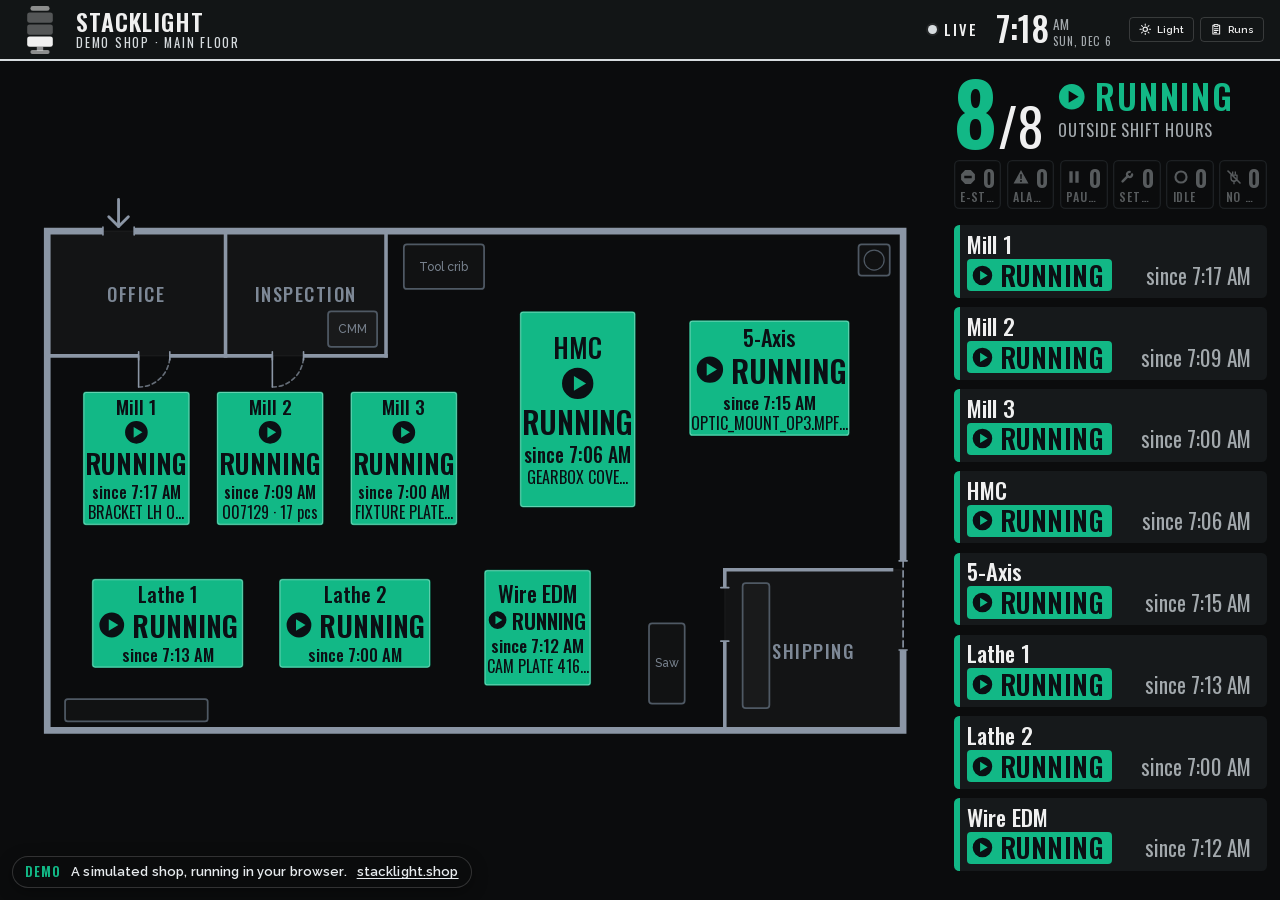
==== demo/index.html @ 0562fd98 "Live demo: the real board replaying a simulated shop in the browser The demo page (demo/) is Stackli" ====
<!doctype html>
<html lang="en" data-theme="dark" data-view="plan+board" data-demo="1">
<head>
  <meta charset="utf-8">
  <meta name="viewport" content="width=device-width, initial-scale=1, viewport-fit=cover">
  <meta name="color-scheme" content="dark light">
  <meta name="referrer" content="no-referrer">
  <meta name="description" content="Try Stacklight: a live floor-plan board for a simulated machine shop, running in your browser.">
  <title>Stacklight demo: a simulated machine shop</title>
  <link rel="icon" type="image/svg+xml" href="brand/stacklight-icon.svg">
  <link rel="preload" href="../assets/fonts/oswald-latin.woff2" as="font" type="font/woff2" crossorigin>
  <link rel="preload" href="../assets/fonts/raleway-latin.woff2" as="font" type="font/woff2" crossorigin>
  <link rel="stylesheet" href="css/fonts.css">
  <link rel="stylesheet" href="css/hud.css">
  <!-- Stacklight demo: the board below is the real product; demo-backend.js replays a recording of a simulated shop in place of the server. -->
  <script type="importmap">{ "imports": { "/shared/": "./shared/" } }</script>
  <script type="module" src="demo-backend.js"></script>
  <script type="module" src="js/app.js"></script>
  <style>
  .demo-ribbon { position: fixed; left: 12px; bottom: 12px; z-index: 50; display: flex; gap: 10px; align-items: center;
    padding: 7px 12px; border-radius: 999px; background: rgba(11, 12, 13, 0.86); color: #e8ecef; border: 1px solid rgba(255, 255, 255, 0.16);
    font: 600 13px/1.2 Raleway, system-ui, sans-serif; letter-spacing: 0.01em; box-shadow: 0 4px 16px rgba(0, 0, 0, 0.35); }
  .demo-ribbon b { font-family: Oswald, 'Arial Narrow', sans-serif; font-weight: 600; letter-spacing: 0.08em; color: #12b886; }
  .demo-ribbon a { color: inherit; text-decoration: underline; text-underline-offset: 2px; }
  @media (max-width: 600px) {
    .demo-ribbon { left: auto; right: 8px; bottom: 8px; padding: 6px 10px; font-size: 12px; }
    .demo-ribbon span { display: none; }
    html[data-demo="1"] body { padding-bottom: 48px; }
  }
  @media print { .demo-ribbon { display: none; } }
  </style>
</head>
<body>
  <div id="app" class="app">
    <header id="topbar"></header>
    <div id="banner" hidden></div>
    <main id="main" class="main">
      <section id="plan" class="plan" aria-label="Floor plan">
        <svg id="floorplan" xmlns="http://www.w3.org/2000/svg" role="group" aria-label="Floor plan"></svg>
        <div id="plan-message" class="plan-message" role="status">Loading…</div>
      </section>
      <section id="board-head" class="board-head-wrap" aria-label="Summary"></section>
      <section id="board-rows" class="board-rows-wrap" aria-label="Machines"></section>
      <aside id="editor-host" class="editor-host" hidden></aside>
    </main>
    <aside id="detail" hidden></aside>
    <aside id="discovery" hidden></aside>
    <aside id="runs" hidden></aside>
    <aside id="programs" hidden></aside>
  </div>
  <noscript><p class="noscript">This display needs JavaScript.</p></noscript>
  <div class="demo-ribbon" role="note"><b>DEMO</b><span>A simulated shop, running in your browser.</span><a href="../">stacklight.shop</a></div>
</body>
</html>
---- demo/css/fonts.css ----
/* Bundled brand fonts (SIL OFL 1.1, see /assets/fonts/OFL-*.txt) — served locally so the HUD works offline on
   the shop LAN. Oswald: headings, status words, timers, big numbers. Raleway: body text, labels, editor UI. */
@font-face {
  font-family: 'Oswald';
  src: url('../../assets/fonts/oswald-latin.woff2') format('woff2');
  font-weight: 200 700;
  font-style: normal;
  font-display: swap;
}
@font-face {
  font-family: 'Raleway';
  src: url('../../assets/fonts/raleway-latin.woff2') format('woff2');
  font-weight: 100 900;
  font-style: normal;
  font-display: swap;
}
---- demo/css/hud.css ----
/* Machine Shop HUD — theme tokens (docs/BRANDING.md), layout, board, drawer and floor-plan styles.
   Status colours are NOT defined here: they come from STATUS_META (src/shared/contracts.js) via JS so the
   palette has one source of truth. The sage accent is chrome only — never a machine status. */

:root {
  --bg: #0b0c0d;
  --surface: #16191b;
  --surface-2: #202427;
  --line: #2f3539;
  --text: #f0f0f0;
  --text-muted: #a3a9ad;
  --accent: var(--accent-brand, #c4cd85);
  --accent-ink: #0b0c0d;
  --accent-deep: #105141;
  --ring: #ffffff;
  --ring-ink: #0b0f14;
  --hatch: rgba(255, 255, 255, 0.18);
  --chrome-bg: #121516;          /* top bar stays charcoal in both themes: the logo is white-on-dark only */
  --chrome-text: #f0f0f0;
  --chrome-muted: #a3a9ad;
  --chrome-accent: var(--accent-brand, #c4cd85);
  --font-display: 'Oswald', 'Arial Narrow', 'Roboto Condensed', sans-serif;
  --font-body: 'Raleway', 'Segoe UI', system-ui, sans-serif;
  --k: 1;
  --safe: 0px;
  --gap: calc(16px * var(--k));
  --board-w: 34%;
  /* D4 screen-pixel type scale (overwritten from the screen profile) */
  --fs-hero: 128px;
  --fs-status: 56px;
  --fs-name: 40px;
  --fs-code: 32px;
  --fs-floor: 24px;
  --fs-clock: 52px;
  --fs-label: 18px;
  color-scheme: dark;
}
:root[data-theme="light"] {
  --bg: #f4f6f8;
  --surface: #ffffff;
  --surface-2: #eef1f4;
  --line: #d5dbe1;
  --text: #0b0f14;
  --text-muted: #4b5563;
  --accent: #6f7a2e;
  --accent-ink: #ffffff;
  --ring: #0b0f14;
  --ring-ink: #ffffff;
  --hatch: rgba(11, 15, 20, 0.14);
  color-scheme: light;
}

* { box-sizing: border-box; }
html, body { margin: 0; height: 100%; }
body {
  background: var(--bg);
  color: var(--text);
  font-family: var(--font-body);
  font-size: calc(16px * var(--k));
  line-height: 1.35;
  -webkit-font-smoothing: antialiased;
  text-rendering: optimizeLegibility;
  overflow: hidden;
}
[hidden] { display: none !important; }
button, input, select { font: inherit; color: inherit; }

/* ------------------------------------------------------------------ app frame */
.app {
  display: flex;
  flex-direction: column;
  height: 100vh;
  height: 100dvh;
  padding: var(--safe);
  overflow: hidden;
}

/* ------------------------------------------------------------------ top bar */
.topbar {
  flex: none;
  display: flex;
  align-items: center;
  gap: calc(20px * var(--k));
  min-height: calc(92px * var(--k));
  padding: calc(8px * var(--k)) calc(24px * var(--k));
  background: var(--chrome-bg);
  color: var(--chrome-text);
  border-bottom: calc(4px * var(--k)) solid var(--chrome-accent);
}
.brand { display: flex; align-items: center; gap: calc(18px * var(--k)); min-width: 0; }
.logo { height: calc(72px * var(--k)); width: auto; aspect-ratio: 1; flex: none; }
.brand-text { min-width: 0; }
.shop-name {
  font-family: var(--font-display);
  font-weight: 600;
  font-size: calc(36px * var(--k));
  line-height: 1.05;
  letter-spacing: 0.04em;
  text-transform: uppercase;
  white-space: nowrap;
  overflow: hidden;
  text-overflow: ellipsis;
}
.subtitle {
  font-family: var(--font-display);
  font-weight: 400;
  font-size: calc(19px * var(--k));
  letter-spacing: 0.14em;
  text-transform: uppercase;
  color: var(--chrome-accent);
  white-space: nowrap;
  overflow: hidden;
  text-overflow: ellipsis;
}
.topbar-center { flex: 1; display: flex; justify-content: center; min-width: 0; }
.preview-badge {
  font-family: var(--font-display);
  font-size: calc(20px * var(--k));
  letter-spacing: 0.1em;
  padding: calc(4px * var(--k)) calc(14px * var(--k));
  border: calc(2px * var(--k)) dashed var(--chrome-accent);
  color: var(--chrome-accent);
  border-radius: calc(6px * var(--k));
  white-space: nowrap;
}
.topbar-right { display: flex; align-items: center; gap: calc(26px * var(--k)); }
.live {
  display: inline-flex;
  align-items: center;
  gap: calc(10px * var(--k));
  font-family: var(--font-display);
  font-weight: 500;
  font-size: calc(22px * var(--k));
  letter-spacing: 0.14em;
  color: var(--chrome-muted);
}
.live-dot {
  width: calc(14px * var(--k));
  height: calc(14px * var(--k));
  border-radius: 50%;
  background: var(--chrome-muted);
  box-shadow: 0 0 0 calc(3px * var(--k)) rgba(255, 255, 255, 0.08);
}
.live[data-state="live"] { color: var(--chrome-text); }
.live[data-state="live"] .live-dot { background: var(--chrome-accent); }
.live[data-state="stale"] {
  color: #0b0f14;
  background: #ffffff;
  padding: calc(2px * var(--k)) calc(12px * var(--k));
  border-radius: calc(4px * var(--k));
}
.live[data-state="stale"] .live-dot { background: transparent; box-shadow: inset 0 0 0 calc(3px * var(--k)) #0b0f14; }
.clock { display: grid; grid-template-columns: auto auto; grid-template-rows: auto auto; column-gap: calc(6px * var(--k)); align-items: baseline; }
.clock-time {
  grid-row: 1 / span 2;
  font-family: var(--font-display);
  font-weight: 500;
  font-size: var(--fs-clock);
  line-height: 1;
  font-variant-numeric: tabular-nums;
}
.clock-suffix { font-family: var(--font-display); font-size: calc(20px * var(--k)); color: var(--chrome-muted); letter-spacing: 0.06em; align-self: start; margin-top: calc(6px * var(--k)); }
.clock-date { font-family: var(--font-display); font-size: calc(17px * var(--k)); color: var(--chrome-muted); letter-spacing: 0.06em; text-transform: uppercase; white-space: nowrap; align-self: end; }
.actions { display: flex; gap: calc(8px * var(--k)); }
.topbar .btn {
  background: transparent;
  color: var(--chrome-text);
  border-color: rgba(255, 255, 255, 0.16);
}
.topbar .btn:hover { border-color: var(--chrome-accent); color: var(--chrome-accent); }
.topbar .btn.attn { border-color: var(--chrome-accent); color: var(--chrome-accent); }

/* ------------------------------------------------------------------ buttons */
.btn {
  display: inline-flex;
  align-items: center;
  gap: 0.5em;
  padding: 0.55em 0.95em;
  border-radius: calc(6px * var(--k));
  border: 1px solid var(--line);
  background: var(--surface-2);
  color: var(--text);
  font-family: var(--font-body);
  font-weight: 600;
  font-size: calc(15px * var(--k));
  line-height: 1;
  cursor: pointer;
  white-space: nowrap;
}
.btn .icon { width: 1.25em; height: 1.25em; flex: none; }
.btn:hover { border-color: var(--accent); }
.btn:focus-visible, .row:focus-visible, .chip:focus-visible, input:focus-visible { outline: calc(3px * var(--k)) solid var(--accent); outline-offset: 2px; }
.btn:disabled { opacity: 0.55; cursor: progress; }
.btn-primary { background: var(--accent); color: var(--accent-ink); border-color: transparent; }
.btn-primary:hover { filter: brightness(1.08); border-color: transparent; }
.btn-quiet { background: transparent; }
.btn-icon { padding: 0.45em; }

/* ------------------------------------------------------------------ stale banner (D4) */
.banner {
  flex: none;
  display: flex;
  align-items: center;
  gap: calc(16px * var(--k));
  padding: calc(10px * var(--k)) calc(24px * var(--k));
  background: #ffffff;
  color: #0b0f14;
  font-family: var(--font-display);
}
:root[data-theme="light"] .banner { background: #0b0f14; color: #ffffff; }
.banner .icon { width: calc(44px * var(--k)); height: calc(44px * var(--k)); flex: none; }
.banner-text { font-weight: 600; font-size: calc(36px * var(--k)); letter-spacing: 0.04em; line-height: 1.1; }
.banner-sub { font-family: var(--font-body); font-weight: 600; font-size: calc(18px * var(--k)); opacity: 0.75; }

/* ------------------------------------------------------------------ main grid */
.main {
  flex: 1;
  min-height: 0;
  display: grid;
  grid-template-columns: minmax(0, 1fr) var(--board-w);
  grid-template-rows: auto minmax(0, 1fr);
  grid-template-areas: "plan head" "plan rows";
  gap: var(--gap) calc(var(--gap) * 1.5);
  padding: var(--gap) calc(var(--gap) * 1.25);
}
.plan { grid-area: plan; position: relative; min-width: 0; min-height: 0; }
.plan > svg { display: block; width: 100%; height: 100%; overflow: visible; }
.board-head-wrap { grid-area: head; min-width: 0; }
.board-rows-wrap { grid-area: rows; min-width: 0; min-height: 0; }
.editor-host { grid-column: 2; grid-row: 1 / span 2; min-height: 0; overflow: auto; }
:root[data-view="plan"] .main { grid-template-columns: minmax(0, 1fr); grid-template-areas: "plan" "plan"; }
:root[data-view="plan"] .board-head-wrap, :root[data-view="plan"] .board-rows-wrap { display: none; }
:root[data-view="board"] .main { grid-template-columns: minmax(0, 1fr); grid-template-areas: "head" "rows"; }
:root[data-view="board"] .plan { display: none; }
:root[data-view="board"] .rows { grid-template-columns: repeat(auto-fill, minmax(calc(620px * var(--k)), 1fr)); column-gap: calc(28px * var(--k)); align-content: start; }
:root[data-view="board"] .row { grid-column: auto; grid-template-columns: auto minmax(0, 1fr) auto; }
.editing .board-head-wrap, .editing .board-rows-wrap { display: none; }
.editing .main { grid-template-areas: "plan side" "plan side"; }

.plan-message {
  position: absolute;
  inset: 0;
  display: grid;
  place-items: center;
  text-align: center;
  padding: 2em;
  font-family: var(--font-display);
  font-size: calc(28px * var(--k));
  letter-spacing: 0.06em;
  color: var(--text-muted);
  background: var(--bg);
}

/* ------------------------------------------------------------------ board head (D4) */
.board-head { display: flex; flex-direction: column; gap: calc(14px * var(--k)); }
.hero { display: flex; align-items: center; gap: calc(22px * var(--k)); min-width: 0; }
.hero-count {
  font-family: var(--font-display);
  font-weight: 600;
  font-size: var(--fs-hero);
  line-height: 0.92;
  color: var(--run, #12b886);
  font-variant-numeric: tabular-nums;
  white-space: nowrap;
  letter-spacing: -0.01em;
}
.hero-of { color: var(--text); font-weight: 400; font-size: 0.62em; margin-left: 0.04em; }
.hero.none-linked .hero-label { color: var(--text-muted); font-size: calc(var(--fs-status) * 0.8); }
.hero-icon-wrap { display: flex; }
.hero-text { min-width: 0; }
.hero-label {
  display: flex;
  align-items: center;
  gap: 0.3em;
  font-family: var(--font-display);
  font-weight: 600;
  font-size: calc(var(--fs-status) * 0.9);
  line-height: 1;
  letter-spacing: 0.05em;
  color: var(--run, #12b886);
}
.hero-icon { width: 0.82em; height: 0.82em; flex: none; }
.hero-sub {
  margin-top: calc(10px * var(--k));
  font-family: var(--font-display);
  font-size: calc(var(--fs-label) * 1.35);
  letter-spacing: 0.05em;
  color: var(--text-muted);
  text-transform: uppercase;
}
.chips { display: grid; grid-template-columns: repeat(6, minmax(0, 1fr)); gap: calc(8px * var(--k)); }
.chip {
  display: grid;
  grid-template-columns: auto 1fr;
  align-items: center;
  column-gap: calc(6px * var(--k));
  padding: calc(8px * var(--k)) calc(10px * var(--k)) calc(7px * var(--k));
  border-radius: calc(8px * var(--k));
  background: var(--fill);
  color: var(--ink);
  min-width: 0;
}
.chip-icon { display: flex; }
.chip-icon .icon { width: calc(24px * var(--k)); height: calc(24px * var(--k)); }
.chip-n { font-family: var(--font-display); font-weight: 600; font-size: calc(36px * var(--k)); line-height: 1; text-align: right; font-variant-numeric: tabular-nums; }
.chip-label {
  grid-column: 1 / -1;
  margin-top: calc(2px * var(--k));
  font-family: var(--font-display);
  font-weight: 500;
  font-size: var(--fs-label);
  line-height: 1.2;
  letter-spacing: 0.06em;
  white-space: nowrap;
  overflow: hidden;
  text-overflow: ellipsis;
}
.chip-estop:not(.zero) { box-shadow: inset 0 0 0 calc(4px * var(--k)) #ffd400; }
.chip-nodata:not(.zero) { background-image: repeating-linear-gradient(45deg, var(--hatch) 0 calc(2px * var(--k)), transparent calc(2px * var(--k)) calc(10px * var(--k))); }
.chip.zero { background: transparent; color: var(--text-muted); box-shadow: inset 0 0 0 calc(2px * var(--k)) var(--line); opacity: 0.5; }

/* ------------------------------------------------------------------ board rows (D4) */
.board-rows { overflow: hidden; padding: calc(22px * var(--k)) calc(20px * var(--k)) calc(14px * var(--k)); margin: calc(-14px * var(--k)) calc(-20px * var(--k)) 0; }
:root:not(.kiosk) .board-rows { overflow-y: auto; scrollbar-width: thin; }
.rows {
  list-style: none;
  margin: 0;
  padding: 0;
  display: grid;
  grid-template-columns: auto minmax(0, 1fr) auto;   /* rows are subgrids: badges, names and timers align */
  row-gap: calc(20px * var(--k));
  column-gap: 0;
}
.row {
  position: relative;
  grid-column: 1 / -1;
  display: grid;
  grid-template-columns: subgrid;
  grid-template-areas: "badge name timer" "detail detail down";
  align-items: center;
  column-gap: calc(16px * var(--k));
  row-gap: calc(4px * var(--k));
  padding: calc(10px * var(--k)) calc(14px * var(--k)) calc(10px * var(--k)) calc(20px * var(--k));
  background: var(--surface);
  border-radius: calc(8px * var(--k));
  min-width: 0;
}
:root:not(.kiosk) .row { cursor: pointer; }
:root:not(.kiosk) .row:hover { background: var(--surface-2); }
.row-bar { position: absolute; left: 0; top: 0; bottom: 0; width: calc(10px * var(--k)); border-radius: calc(8px * var(--k)) 0 0 calc(8px * var(--k)); background: var(--fill); }
.row-badge {
  grid-area: badge;
  justify-self: stretch;
  display: inline-flex;
  align-items: center;
  gap: 0.24em;
  max-width: 100%;
  padding: 0.06em 0.3em 0.06em 0.2em;
  border-radius: calc(6px * var(--k));
  background: var(--fill);
  color: var(--ink);
  font-family: var(--font-display);
  font-weight: 600;
  font-size: var(--fs-status);
  line-height: 1.08;
  letter-spacing: 0.02em;
  white-space: nowrap;
  overflow: hidden;
}
.row-icon { display: flex; flex: none; }
.row-icon .icon { width: 0.78em; height: 0.78em; }
.row-word { overflow: hidden; text-overflow: ellipsis; }
.row-timer {
  grid-area: timer;
  justify-self: end;
  font-family: var(--font-display);
  font-weight: 500;
  font-size: calc(var(--fs-status) * 0.95);
  line-height: 1.08;
  font-variant-numeric: tabular-nums;
  white-space: nowrap;
  padding: 0.04em 0.28em;
  border-radius: 999px;
}
.row.overdue .row-timer { background: var(--ring); color: var(--ring-ink); font-weight: 600; }
/* outside shift the timer reads "since Fri 4:12 PM" (a note, not a counter) */
.board-rows .row .row-timer.timer-text { font-size: var(--fs-code); font-weight: 400; color: var(--text-muted); }
.row-name {
  grid-area: name;
  font-family: var(--font-display);
  font-weight: 500;
  font-size: var(--fs-name);
  line-height: 1.1;
  white-space: nowrap;
  overflow: hidden;
  text-overflow: ellipsis;
  max-width: 100%;
}
.row-detail {
  grid-area: detail;
  font-family: var(--font-display);
  font-weight: 400;
  font-size: var(--fs-code);
  line-height: 1.15;
  color: var(--text-muted);
  white-space: nowrap;
  overflow: hidden;
  text-overflow: ellipsis;
  min-width: 0;
}
.row-detail:empty { display: none; }

.row-down {
  grid-area: down;
  justify-self: end;
  align-self: start;
  font-family: var(--font-display);
  font-size: var(--fs-code);
  color: var(--text-muted);
  white-space: nowrap;
  font-variant-numeric: tabular-nums;
}
/* status variants */
.row.st-ESTOP .row-badge { box-shadow: inset 0 0 0 calc(5px * var(--k)) #ffd400; padding-left: 0.3em; }
.row.st-ESTOP .row-bar { background: repeating-linear-gradient(45deg, #ffd400 0 calc(8px * var(--k)), #0b0f14 calc(8px * var(--k)) calc(16px * var(--k))); }
.row.st-OFFLINE .row-badge, .row.st-UNAVAILABLE .row-badge, .row.v-service .row-badge {
  background-image: repeating-linear-gradient(45deg, rgba(255, 255, 255, 0.18) 0 calc(2px * var(--k)), transparent calc(2px * var(--k)) calc(10px * var(--k)));
  box-shadow: inset 0 0 0 calc(2px * var(--k)) var(--border);
}
.row.st-OFFLINE .row-bar, .row.st-UNAVAILABLE .row-bar { background: repeating-linear-gradient(0deg, var(--fill) 0 calc(10px * var(--k)), transparent calc(10px * var(--k)) calc(16px * var(--k))); }
.row.v-unbound { background: transparent; box-shadow: inset 0 0 0 calc(2px * var(--k)) var(--line); }
.board-rows .row.v-unbound .row-badge { background: transparent; color: var(--ink); box-shadow: inset 0 0 0 calc(2px * var(--k)) var(--border); font-size: calc(var(--fs-status) * 0.5); padding-block: 0.25em; justify-self: start; }
.row.v-unbound .row-name { color: var(--text-muted); }
.row.v-unbound .row-bar { background: transparent; }
.board-rows .row.v-connecting .row-badge { font-size: calc(var(--fs-status) * 0.6); box-shadow: inset 0 0 0 calc(2px * var(--k)) var(--border); }
/* attention: the same hue-independent white ring as the tiles (D3); the second ring of a double ring is drawn
   inside the row so neighbouring rows never overlap */
.row.att-1, .row.att-2 { outline: calc(6px * var(--k)) solid var(--ring); outline-offset: calc(3px * var(--k)); }
.row.att-2 { box-shadow: inset 0 0 0 calc(5px * var(--k)) var(--ring); }

/* densities: board.js picks the roomiest that fits without scrolling (D4 sizes first, then smaller steps) */
.board-rows[data-density="roomy"] .row { grid-template-areas: "name name name" "badge badge timer" "detail detail down"; row-gap: calc(8px * var(--k)); padding-block: calc(12px * var(--k)); }
.board-rows[data-density="roomy"] .row-badge { justify-self: start; }
.board-rows[data-density="snug"] .rows { row-gap: calc(16px * var(--k)); }
.board-rows[data-density="snug"] .row { padding-block: calc(7px * var(--k)); }
.board-rows[data-density="snug"] .row-badge { font-size: calc(var(--fs-status) * 0.88); }
.board-rows[data-density="snug"] .row-timer { font-size: calc(var(--fs-status) * 0.84); }
.board-rows[data-density="snug"] .row-name { font-size: calc(var(--fs-name) * 0.86); }
.board-rows[data-density="snug"] .row-detail, .board-rows[data-density="snug"] .row-down { font-size: calc(var(--fs-code) * 0.84); }
.board-rows[data-density="cozy"] .rows { row-gap: calc(13px * var(--k)); }
.board-rows[data-density="cozy"] .row { padding-block: calc(5px * var(--k)); row-gap: calc(2px * var(--k)); }
.board-rows[data-density="cozy"] .row-badge { font-size: calc(var(--fs-status) * 0.78); }
.board-rows[data-density="cozy"] .row-timer { font-size: calc(var(--fs-status) * 0.74); }
.board-rows[data-density="cozy"] .row-name { font-size: calc(var(--fs-name) * 0.8); }
.board-rows[data-density="cozy"] .row-detail, .board-rows[data-density="cozy"] .row-down { font-size: calc(var(--fs-code) * 0.76); }
.board-rows[data-density="compact"] .rows { row-gap: calc(14px * var(--k)); }
.board-rows[data-density="compact"] .row, .board-rows[data-density="tight"] .row { grid-template-areas: "badge name timer"; }
.board-rows[data-density="compact"] .row-detail, .board-rows[data-density="compact"] .row-down,
.board-rows[data-density="tight"] .row-detail, .board-rows[data-density="tight"] .row-down { display: none; }
/* E-STOP / ALARM rows keep their fault line (code + message) at every density: on the TV it is the only place it shows */
.board-rows[data-density="compact"] .row.keep-detail, .board-rows[data-density="tight"] .row.keep-detail { grid-template-areas: "badge name timer" "detail detail detail"; }
.board-rows[data-density="compact"] .row.keep-detail .row-detail, .board-rows[data-density="tight"] .row.keep-detail .row-detail { display: block; font-size: calc(var(--fs-code) * 0.72); }
.board-rows[data-density="compact"] .row-badge, .board-rows[data-density="compact"] .row-timer { font-size: calc(var(--fs-status) * 0.72); }
.board-rows[data-density="compact"] .row-name { font-size: calc(var(--fs-name) * 0.85); }
.board-rows[data-density="tight"] .rows { row-gap: calc(10px * var(--k)); }
.board-rows[data-density="tight"] .row { padding-block: calc(5px * var(--k)); }
.board-rows[data-density="tight"] .row-badge, .board-rows[data-density="tight"] .row-timer { font-size: calc(var(--fs-status) * 0.6); }
.board-rows[data-density="tight"] .row-name { font-size: calc(var(--fs-name) * 0.72); }
/* names that would be cut in one-line rows get a line of their own (board.js fitDensity) */
.board-rows[data-names="line"] .row { grid-template-areas: "name name name" "badge badge timer" "detail detail down"; row-gap: calc(3px * var(--k)); }
.board-rows[data-names="line"] .row-badge { justify-self: start; }
.board-rows[data-names="line"][data-density="compact"] .row, .board-rows[data-names="line"][data-density="tight"] .row { grid-template-areas: "name name name" "badge badge timer"; }
.board-rows[data-names="line"][data-density="compact"] .row.keep-detail, .board-rows[data-names="line"][data-density="tight"] .row.keep-detail { grid-template-areas: "name name name" "badge badge timer" "detail detail detail"; }

/* phone cards (board.js data-density="phone", app.js state.compact): name and timer, status and fault, then the
   program, the readings the control reports and today's runs */
.row-facts { display: none; }
.board-rows[data-density="phone"] .rows { grid-template-columns: minmax(0, 1fr); row-gap: 10px; }
.board-rows[data-density="phone"] .row {
  grid-template-columns: auto minmax(0, 1fr) auto;
  grid-template-areas: "name name timer" "badge detail detail" "facts facts facts" "down down down";
  column-gap: 10px; row-gap: 5px; padding: 10px 12px 11px 18px; border-radius: 8px;
}
.board-rows[data-density="phone"] .row-bar { width: 6px; border-radius: 8px 0 0 8px; }
.board-rows[data-density="phone"] .row-name { font-size: 19px; }
.board-rows[data-density="phone"] .row-badge { justify-self: start; font-size: 16px; border-radius: 5px; padding: 0.1em 0.4em 0.1em 0.3em; }
.board-rows[data-density="phone"] .row.st-ESTOP .row-badge { box-shadow: inset 0 0 0 3px #ffd400; }
.board-rows[data-density="phone"] .row-timer, .board-rows[data-density="phone"] .row .row-timer.timer-text { font-size: 15px; align-self: center; }
.board-rows[data-density="phone"] .row-detail { font-size: 14px; align-self: center; color: var(--text); white-space: normal; overflow-wrap: anywhere; }
.board-rows[data-density="phone"] .row-down { font-size: 13px; justify-self: start; }
.board-rows[data-density="phone"] .row-facts { display: grid; grid-area: facts; gap: 2px; min-width: 0; font-family: var(--font-body); font-size: 13px; line-height: 1.3; color: var(--text-muted); }
.board-rows[data-density="phone"] .row-facts[hidden], .board-rows[data-density="phone"] .fact[hidden] { display: none; }
.board-rows[data-density="phone"] .fact { overflow-wrap: anywhere; font-variant-numeric: tabular-nums; }
.board-rows[data-density="phone"] .fact-program { color: var(--text); font-weight: 600; }
.board-rows[data-density="phone"] .row.att-1, .board-rows[data-density="phone"] .row.att-2 { outline-width: 3px; outline-offset: 2px; }
.board-rows[data-density="phone"] .row.att-2 { box-shadow: inset 0 0 0 3px var(--ring); }

.all-clear {
  margin-top: calc(10px * var(--k));
  padding: calc(18px * var(--k));
  border-radius: calc(8px * var(--k));
  background: var(--surface);
  font-family: var(--font-display);
  font-size: var(--fs-name);
  letter-spacing: 0.04em;
  text-align: center;
  color: var(--run, #12b886);
}
.feed { margin-top: calc(18px * var(--k)); border-top: 1px solid var(--line); padding-top: calc(10px * var(--k)); }
.feed-title { margin: 0 0 calc(6px * var(--k)); font-family: var(--font-display); font-weight: 500; font-size: calc(15px * var(--k)); letter-spacing: 0.12em; text-transform: uppercase; color: var(--text-muted); }
.feed-list { list-style: none; margin: 0; padding: 0; display: grid; gap: calc(4px * var(--k)); }
.feed-item { display: grid; grid-template-columns: auto auto minmax(0, 1fr) auto; align-items: center; gap: calc(8px * var(--k)); font-size: calc(15px * var(--k)); color: var(--text-muted); }
.feed-dot { width: calc(10px * var(--k)); height: calc(10px * var(--k)); border-radius: 2px; background: var(--fill); }
.feed-name { color: var(--text); white-space: nowrap; overflow: hidden; text-overflow: ellipsis; }
.feed-word { font-family: var(--font-display); letter-spacing: 0.04em; }
.feed-time { font-variant-numeric: tabular-nums; }

/* stale: grey + hatch + frozen (D4) */
.is-stale .board-head, .is-stale .rows { filter: grayscale(1); opacity: 0.6; }
.is-stale .row::after {
  content: '';
  position: absolute;
  inset: 0;
  border-radius: inherit;
  background: repeating-linear-gradient(-45deg, var(--hatch) 0 calc(3px * var(--k)), transparent calc(3px * var(--k)) calc(14px * var(--k)));
  pointer-events: none;
}
.is-stale .row { outline: none !important; box-shadow: none !important; }

/* ------------------------------------------------------------------ floor plan (SVG) */
.floorplan { user-select: none; -webkit-user-select: none; }
.floorplan text { font-variant-numeric: tabular-nums; }
.floorplan.mode-view .item:not(.machine) { pointer-events: none; }
.floorplan.mode-view .hud-off { display: none; }
:root:not(.kiosk) .floorplan.mode-view .machine { cursor: pointer; }
:root:not(.kiosk) .floorplan.mode-view .callout-plate { cursor: pointer; }  /* name plate of a narrow tile opens its drawer */
.floorplan .machine:focus { outline: none; }
.floorplan .machine:focus-visible .tile-fill { stroke: var(--accent); stroke-dasharray: none; }
.floorplan .stale-hatch { display: none; }
.floorplan.stale .stale-hatch { display: inline; }
.floorplan.stale #layer-machines { filter: grayscale(1) brightness(0.82); }
.floorplan.stale .hazard.pulse { animation: none; }
.hazard.pulse { animation: hazard-pulse 1.25s ease-in-out infinite; }  /* ≤ 1 Hz, frame only (D3) */
@keyframes hazard-pulse { 0%, 100% { opacity: 1; } 50% { opacity: 0.55; } }
.ripple { transform-box: fill-box; transform-origin: center; animation: alarm-ripple 3s ease-out 1 forwards; pointer-events: none; }
@keyframes alarm-ripple { from { transform: scale(1); opacity: 0.9; } to { transform: scale(1.32); opacity: 0; } }
:root[data-motion="reduced"] .hazard.pulse, :root[data-motion="none"] .hazard.pulse,
:root[data-motion="reduced"] .ripple, :root[data-motion="none"] .ripple { animation: none; display: none; }
@media (prefers-reduced-motion: reduce) {
  .hazard.pulse, .ripple { animation: none !important; }
  .ripple { display: none; }
}

/* ------------------------------------------------------------------ drawers (detail, discovery) */
.drawer {
  position: fixed;
  top: calc(var(--safe) + 96px * var(--k));
  right: var(--safe);
  bottom: var(--safe);
  z-index: 30;
  width: min(calc(600px * var(--k)), 100vw);
  display: flex;
  flex-direction: column;
  background: var(--surface);
  color: var(--text);
  border-left: 1px solid var(--line);
  box-shadow: -18px 0 40px rgba(0, 0, 0, 0.35);
  font-size: calc(16px * var(--k));
}
.drawer-head {
  position: relative;
  padding: calc(18px * var(--k)) calc(64px * var(--k)) calc(14px * var(--k)) calc(22px * var(--k));
  border-bottom: 1px solid var(--line);
  background: linear-gradient(90deg, var(--fill, transparent) 0 calc(10px * var(--k)), transparent calc(10px * var(--k)));
}
.drawer-head.plain { background: none; }
.drawer-close { position: absolute; top: calc(14px * var(--k)); right: calc(14px * var(--k)); }
.d-badge {
  display: inline-flex;
  align-items: center;
  gap: 0.3em;
  padding: 0.12em 0.45em;
  border-radius: calc(6px * var(--k));
  background: var(--fill);
  color: var(--ink);
  font-family: var(--font-display);
  font-weight: 600;
  font-size: calc(26px * var(--k));
  letter-spacing: 0.03em;
}
.d-badge .icon { width: 0.85em; height: 0.85em; }
.drawer-head.st-ESTOP .d-badge { box-shadow: inset 0 0 0 calc(4px * var(--k)) #ffd400; }
.drawer-head.v-unbound .d-badge { background: transparent; box-shadow: inset 0 0 0 2px var(--line); }
.d-name { margin: calc(8px * var(--k)) 0 0; font-family: var(--font-display); font-weight: 600; font-size: calc(34px * var(--k)); letter-spacing: 0.02em; line-height: 1.1; }
.d-sub { margin-top: calc(4px * var(--k)); color: var(--text-muted); font-size: calc(15px * var(--k)); overflow-wrap: anywhere; }
.drawer-body { flex: 1; overflow-y: auto; padding: calc(6px * var(--k)) calc(22px * var(--k)) calc(24px * var(--k)); }
.d-section { padding: calc(14px * var(--k)) 0; border-bottom: 1px solid var(--line); }
.d-section:last-of-type { border-bottom: none; }
.d-section h3 {
  display: flex;
  align-items: center;
  gap: 0.6em;
  margin: 0 0 calc(10px * var(--k));
  font-family: var(--font-display);
  font-weight: 500;
  font-size: calc(16px * var(--k));
  letter-spacing: 0.14em;
  text-transform: uppercase;
  color: var(--text-muted);
}
.d-section h3 .count { font-family: var(--font-body); letter-spacing: 0; background: var(--surface-2); border-radius: 999px; padding: 0.1em 0.6em; color: var(--text); }
.kv { display: grid; grid-template-columns: minmax(8em, auto) minmax(0, 1fr); gap: calc(7px * var(--k)) calc(16px * var(--k)); margin: 0; }
.kv dt { color: var(--text-muted); }
.kv dd { margin: 0; font-weight: 600; overflow-wrap: anywhere; font-variant-numeric: tabular-nums; }
.kv dd.attn { display: inline-block; justify-self: start; padding: 0 0.5em; border-radius: 4px; background: var(--ring); color: var(--ring-ink); }
.kv dd.mono, .mono { font-family: ui-monospace, 'SF Mono', Menlo, Consolas, monospace; font-size: 0.92em; font-weight: 500; }
.note, .hint { color: var(--text-muted); font-size: 0.92em; margin: calc(10px * var(--k)) 0 0; }
.muted { color: var(--text-muted); }
.error { color: var(--text); background: var(--surface-2); border-left: 4px solid currentColor; padding: 0.6em 0.8em; }
.warn { color: var(--text); }
.notes { white-space: pre-wrap; margin: 0; }
.disclaimer { margin: calc(18px * var(--k)) 0 0; color: var(--text-muted); font-size: 0.85em; }
table.conds { width: 100%; border-collapse: collapse; font-size: 0.95em; }
.conds th { text-align: left; font-weight: 600; color: var(--text-muted); padding: 0 0.5em 0.4em 0; border-bottom: 1px solid var(--line); }
.conds td { padding: 0.45em 0.5em 0.45em 0; border-bottom: 1px solid var(--line); vertical-align: top; }
.conds td.code { font-family: var(--font-display); font-weight: 700; font-variant-numeric: tabular-nums; font-size: 1.1em; }
.conds td.since { white-space: nowrap; color: var(--text-muted); }
.lvl { display: inline-block; padding: 0.1em 0.45em; border-radius: 4px; font-family: var(--font-display); letter-spacing: 0.06em; font-size: 0.9em; }
span.lvl-fault { background: #dc2626; color: #ffffff; }
span.lvl-warning { background: transparent; color: var(--text); box-shadow: inset 0 0 0 2px currentColor; }
:root[data-theme="light"] span.lvl-fault { background: #c81e1e; }
.service .btn { margin-top: calc(4px * var(--k)); }
.service-form { display: grid; gap: calc(10px * var(--k)); }
.service-form h3 { margin-bottom: 0; }
.service-form input[type="text"], .service-form input[type="datetime-local"], .token-input {
  width: 100%;
  padding: 0.6em 0.75em;
  border-radius: 6px;
  border: 1px solid var(--line);
  background: var(--surface-2);
  color: var(--text);
}
.field { display: grid; gap: 0.3em; color: var(--text-muted); font-size: 0.95em; }
.dialog-actions { display: flex; justify-content: flex-end; gap: 0.6em; margin-top: 0.4em; }
/* timeline */
.tl-bar { position: relative; height: calc(30px * var(--k)); border-radius: 4px; background: var(--surface-2); overflow: hidden; }
.tl-seg { position: absolute; top: 0; bottom: 0; background: var(--fill); }
.tl-seg.st-OFFLINE, .tl-seg.st-UNAVAILABLE { background-image: repeating-linear-gradient(45deg, rgba(255, 255, 255, 0.2) 0 2px, transparent 2px 8px); }
.tl-seg.st-ESTOP { background-image: repeating-linear-gradient(45deg, #ffd400 0 3px, transparent 3px 9px); }
.tl-axis { position: relative; height: 1.6em; margin-top: 0.35em; color: var(--text-muted); font-size: 0.82em; font-variant-numeric: tabular-nums; }
.tl-tick { position: absolute; transform: translateX(-50%); white-space: nowrap; }
.tl-tick.tl-now { transform: translateX(-100%); color: var(--text); }
.tl-util { margin: 0.3em 0 0; font-weight: 600; }

/* discovery */
.disc-toolbar { display: flex; flex-wrap: wrap; align-items: center; gap: calc(8px * var(--k)); padding: calc(12px * var(--k)) calc(22px * var(--k)); border-bottom: 1px solid var(--line); }
.disc-progress { position: relative; flex: 1 1 100%; height: 1.6em; border-radius: 4px; background: var(--surface-2); overflow: hidden; }
.disc-progress-bar { position: absolute; inset: 0 auto 0 0; background: var(--accent); opacity: 0.55; transition: width 0.4s ease; }
.disc-progress.indeterminate .disc-progress-bar { animation: indet 1.6s ease-in-out infinite; }
@keyframes indet { 0% { left: -30%; } 100% { left: 100%; } }
.disc-progress-text { position: relative; padding: 0 0.6em; line-height: 1.6em; font-size: 0.9em; font-weight: 600; }
.disc-summary p { margin: 0.2em 0; color: var(--text-muted); }
.disc-list { list-style: none; margin: 0; padding: 0; display: grid; gap: calc(10px * var(--k)); }
.disc-list.compact { gap: 0.25em; font-size: 0.9em; }
.disc-agent { background: var(--surface-2); border-radius: 6px; padding: 0.6em 0.75em; }
.disc-row { display: flex; flex-wrap: wrap; align-items: baseline; gap: 0.6em; }
.proto { font-family: var(--font-display); letter-spacing: 0.06em; font-size: 0.9em; padding: 0 0.45em; border-radius: 4px; background: var(--surface); color: var(--accent); box-shadow: inset 0 0 0 1px var(--line); }
.disc-devices { list-style: none; margin: 0.4em 0 0; padding: 0; display: grid; gap: 0.3em; }
.disc-device, .disc-live { display: flex; flex-wrap: wrap; align-items: center; gap: 0.6em; }
.disc-name { font-weight: 700; }
.tag { font-size: 0.82em; padding: 0.05em 0.5em; border-radius: 999px; box-shadow: inset 0 0 0 1px var(--line); color: var(--text-muted); }
.tag-linked { color: var(--text); box-shadow: inset 0 0 0 1px var(--accent); }
.status-chip { display: inline-flex; align-items: center; gap: 0.3em; padding: 0.1em 0.45em; border-radius: 4px; background: var(--fill); color: var(--ink); font-family: var(--font-display); font-weight: 600; letter-spacing: 0.03em; font-size: 0.9em; }
.status-chip .icon { width: 1em; height: 1em; }
.disc-errors summary { cursor: pointer; color: var(--text-muted); padding: 0.6em 0; }

/* run report (public/js/runsPanel.js, DECISIONS D12) */
.drawer.runs { width: min(calc(1180px * var(--k)), 100vw); }
.runs-toolbar { display: flex; flex-wrap: wrap; align-items: center; gap: calc(8px * var(--k)); padding: calc(12px * var(--k)) calc(22px * var(--k)); border-bottom: 1px solid var(--line); }
.seg { display: inline-flex; border: 1px solid var(--line); border-radius: 8px; overflow: hidden; }
.seg-btn { appearance: none; border: 0; background: transparent; color: var(--text-muted); font: inherit; font-weight: 600; padding: 0.45em 0.9em; cursor: pointer; }
.seg-btn + .seg-btn { border-left: 1px solid var(--line); }
.seg-btn:hover { color: var(--text); }
.seg-btn[aria-pressed="true"] { background: var(--accent); color: var(--accent-ink); }
.seg-btn:focus-visible { outline: calc(3px * var(--k)) solid var(--accent); outline-offset: -3px; }
.runs-select, .runs-search { min-width: 0; padding: 0.45em 0.6em; border-radius: 6px; border: 1px solid var(--line); background: var(--surface-2); color: var(--text); font: inherit; }
.runs-search { flex: 1 1 9em; max-width: 16em; }
.runs-period { display: flex; flex-wrap: wrap; align-items: center; gap: 0.6em; margin: calc(14px * var(--k)) 0 calc(4px * var(--k)); color: var(--text-muted); }
.runs-stats { display: grid; grid-template-columns: repeat(auto-fit, minmax(calc(150px * var(--k)), 1fr)); gap: calc(10px * var(--k)); margin: calc(8px * var(--k)) 0 calc(6px * var(--k)); }
.stat { min-width: 0; padding: 0.7em 0.9em; border-radius: 8px; background: var(--surface-2); }
.stat-value { font-family: var(--font-display); font-weight: 600; font-size: calc(34px * var(--k)); line-height: 1.05; font-variant-numeric: tabular-nums; }
.stat-label { margin-top: 0.25em; font-family: var(--font-display); font-size: 0.85em; letter-spacing: 0.12em; text-transform: uppercase; color: var(--text-muted); }
.stat-note { margin-top: 0.15em; font-size: 0.85em; color: var(--text-muted); }
.table-wrap { max-width: 100%; overflow-x: auto; }
.runs-table { width: 100%; border-collapse: collapse; font-size: 0.95em; font-variant-numeric: tabular-nums; }
.runs-table th { padding: 0 1.1em 0.45em 0; border-bottom: 1px solid var(--line); text-align: left; font-weight: 600; color: var(--text-muted); white-space: nowrap; }
.runs-table td { padding: 0.55em 1.1em 0.55em 0; border-bottom: 1px solid var(--line); vertical-align: top; }
.runs-table .num { text-align: right; white-space: nowrap; }
.runs-table .nowrap { white-space: nowrap; }
.runs-table .act { width: 1%; text-align: right; white-space: nowrap; padding-right: 0; }
.runs-table .prog { min-width: 9em; }
.runs-table .prog-name { font-weight: 700; overflow-wrap: anywhere; }
.runs-table .prog-cmt { font-size: 0.88em; }
.small { font-size: 0.85em; }
.prog-row { cursor: pointer; }
.prog-row:hover { background: var(--surface-2); }
.prog-row.selected { background: var(--surface-2); box-shadow: inset calc(4px * var(--k)) 0 0 var(--accent); }
.prog-row.selected td:first-child { padding-left: 0.7em; }
.prog-row:focus-visible { outline: calc(3px * var(--k)) solid var(--accent); outline-offset: -3px; }
.split { display: flex; width: 100%; min-width: 4.5em; max-width: 9em; height: 6px; margin: 0.4em 0 0 auto; border-radius: 3px; overflow: hidden; background: var(--surface-2); }
.split span { height: 100%; }
.split-OFFLINE { background: repeating-linear-gradient(45deg, var(--text-muted) 0 2px, transparent 2px 5px); }
.oc { display: inline-flex; align-items: center; gap: 0.35em; font-weight: 700; white-space: nowrap; }
.oc .icon { width: 1em; height: 1em; flex: none; }
.oc-aborted, .oc-unknown { color: var(--text-muted); }
.inv-tag { display: inline-flex; align-items: center; gap: 0.35em; margin-top: 0.35em; padding: 0.1em 0.5em; border-radius: 4px; box-shadow: inset 0 0 0 1px var(--text-muted); font-size: 0.85em; font-weight: 600; overflow-wrap: anywhere; }
.inv-tag .icon { width: 1em; height: 1em; flex: none; }
.run-row.invalid td:not(.outcome):not(.act) { color: var(--text-muted); }
.run-row.invalid td.num > div:first-child, .run-row.invalid td.num:not(:has(div)) { text-decoration: line-through; }
.btn-small { padding: 0.3em 0.65em; font-size: 0.9em; }
.btn-chip { padding: 0.12em 0.6em; font-family: var(--font-body); font-size: 0.85em; letter-spacing: 0; text-transform: none; }
.inv-form-row td { padding: 0.6em 0.8em; background: var(--surface-2); }
.inv-form { display: grid; gap: 0.7em; }
.inv-title { font-weight: 600; }
.inv-reasons { display: flex; flex-wrap: wrap; gap: 0.5em 1.4em; }
.inv-reason { display: inline-flex; align-items: center; gap: 0.4em; font-weight: 600; cursor: pointer; }
.inv-note { width: 100%; padding: 0.6em 0.75em; border-radius: 6px; border: 1px solid var(--line); background: var(--surface); color: var(--text); font: inherit; }
.runs-today .btn, .runs-body .d-section > .btn { margin-top: calc(10px * var(--k)); }
/* narrow screens: each program and each run is a card (labels from data-label, runsPanel.js labelCells) */
@media (max-width: 700px) {
  .runs-table thead { display: none; }
  .runs-table, .runs-table tbody { display: block; }
  .runs-table tr { display: grid; grid-template-columns: repeat(3, minmax(0, 1fr)); gap: 6px 12px; padding: 12px 0; border-bottom: 1px solid var(--line); }
  .runs-table td { display: block; padding: 0; border: 0; text-align: left; white-space: normal; min-width: 0; }
  .runs-table td.num, .runs-table td.nowrap, .runs-table .act { text-align: left; width: auto; }
  .runs-table td[data-label]::before { content: attr(data-label); display: block; margin-bottom: 1px; font-size: 0.72em; letter-spacing: 0.08em; text-transform: uppercase; color: var(--text-muted); }
  .runs-table .prog { grid-column: 1 / -1; min-width: 0; }
  .runs-table.programs .mach { grid-column: 1 / -1; color: var(--text-muted); }
  .runs-list .mach { grid-column: span 2; font-weight: 600; }
  .runs-list .outcome { grid-column: 1 / -1; }
  .runs-list .act:empty { display: none; }
  .runs-list .act { grid-column: 1 / -1; }
  .runs-table tr.inv-form-row { display: block; padding: 0; }
  .runs-table tr.inv-form-row td { padding: 10px; }
  .runs-table .split { margin-left: 0; }
  .prog-row.selected td:first-child { padding-left: 0.7em; }
  .runs-toolbar { padding-inline: 14px; }
  .runs-search { max-width: none; }
}

/* program transfer (public/js/programsPanel.js, DECISIONS D16): an explorer for one machine's Data Server */
.drawer.programs { width: min(calc(1040px * var(--k)), 100vw); }
.sr-only { position: absolute; width: 1px; height: 1px; overflow: hidden; clip: rect(0 0 0 0); white-space: nowrap; }
.prog-head { display: grid; grid-template-columns: minmax(0, 1fr) auto; column-gap: calc(16px * var(--k)); align-items: end; }
.prog-head .d-name, .prog-head .d-sub, .prog-over { grid-column: 1; }
.prog-over { font-family: var(--font-display); font-size: calc(14px * var(--k)); letter-spacing: 0.14em; text-transform: uppercase; color: var(--text-muted); }
.prog-pick { grid-column: 2; grid-row: 1 / span 3; display: grid; gap: 0.3em; font-size: 0.85em; }
.prog-toolbar { display: flex; flex-wrap: wrap; align-items: center; gap: calc(8px * var(--k)); padding: calc(12px * var(--k)) calc(22px * var(--k)); border-bottom: 1px solid var(--line); }
.prog-summary { margin-left: auto; font-size: 0.9em; }
.btn-accent { background: transparent; color: var(--accent); border-color: var(--accent); }
.btn-accent:hover { background: var(--surface-2); }
.prog-body { position: relative; }
.prog-msg { padding: 1.2em 0; }
.prog-status { margin: calc(12px * var(--k)) 0 0; padding: 0.6em 0.8em; border-radius: 6px; background: var(--surface-2); font-size: 0.95em; }
.prog-sending { display: flex; align-items: center; gap: 0.7em; margin-top: calc(12px * var(--k)); padding: 0.6em 0.8em; border-radius: 6px; box-shadow: inset 0 0 0 1px var(--accent); color: var(--accent); }
.prog-sending .icon { width: 1.2em; height: 1.2em; flex: none; }
.prog-sending span { color: var(--text); }
.prog-table { width: 100%; margin-top: calc(10px * var(--k)); border-collapse: collapse; font-size: 0.95em; font-variant-numeric: lining-nums tabular-nums; }
/* program numbers read better with lining figures (Raleway's default figures are old-style: "O2O447O12") */
.programs, .prog-dialog, .programs-section { font-variant-numeric: lining-nums; }
.prog-table th { padding: 0 1em 0.45em 0; border-bottom: 1px solid var(--line); text-align: left; font-weight: 600; color: var(--text-muted); white-space: nowrap; }
.prog-table td { padding: 0.35em 1em 0.35em 0; border-bottom: 1px solid var(--line); vertical-align: middle; }
.prog-table .num { text-align: right; white-space: nowrap; }
.prog-table .nowrap { white-space: nowrap; }
.prog-table .act { position: relative; width: 1%; padding-right: 0; text-align: right; white-space: nowrap; }
.prog-row:hover, .prog-row.menu-open { background: var(--surface-2); }
.prog-name { white-space: nowrap; font-weight: 700; }
.prog-name .icon { width: 1.1em; height: 1.1em; margin-right: 0.45em; vertical-align: -0.18em; color: var(--text-muted); }
.prog-row.in-use .prog-name .icon { color: var(--run, #12b886); }
.prog-cmt { max-width: 22em; overflow: hidden; text-overflow: ellipsis; white-space: nowrap; }
.prog-line { max-width: 30em; font-variant-numeric: lining-nums tabular-nums; }
.prog-tags { display: inline-flex; gap: 0.4em; margin-right: 0.5em; vertical-align: middle; }
.prog-tag { padding: 0.1em 0.5em; border-radius: 4px; font-size: 0.8em; font-weight: 700; }
.prog-tag.in-use { background: var(--run, #12b886); color: #0b0f14; font-family: var(--font-display); letter-spacing: 0.06em; }
.prog-tag.fresh { box-shadow: inset 0 0 0 1px var(--accent); color: var(--accent); }
.prog-more { min-width: 44px; min-height: 44px; justify-content: center; }
.prog-menu { position: absolute; right: 0; top: calc(100% - 4px); z-index: 5; display: grid; gap: 2px; width: 16em; padding: 6px; border-radius: 8px; background: var(--surface-2); box-shadow: 0 14px 36px rgba(0, 0, 0, 0.45), inset 0 0 0 1px var(--line); text-align: left; }
.prog-menu-item { width: 100%; min-height: 44px; border: 0; background: transparent; justify-content: flex-start; }
.prog-menu-item:hover { background: var(--surface); }
.prog-menu-item.muted { color: var(--text-muted); }
.prog-drop { display: flex; align-items: center; justify-content: center; gap: 0.7em; min-height: calc(90px * var(--k)); margin-top: calc(14px * var(--k)); border: 2px dashed var(--line); border-radius: 10px; color: var(--text-muted); font-weight: 600; text-align: center; padding: 0 1em; }
.prog-drop .icon { width: 1.5em; height: 1.5em; flex: none; }
.prog-drop-active { display: none; }
.prog-body.dragging .prog-drop { border-color: var(--accent); color: var(--accent); background: var(--surface-2); }
.prog-body.dragging .prog-drop-idle { display: none; }
.prog-body.dragging .prog-drop-active { display: inline; }
.prog-body.dragging .prog-table { outline: 2px solid var(--accent); outline-offset: 4px; }
.prog-problem { margin-top: calc(16px * var(--k)); padding: 1em 1.1em; border-radius: 8px; background: var(--surface-2); }
.prog-problem p { margin: 0 0 0.6em; }
.prog-problem .dialog-actions { justify-content: flex-start; }
.prog-history { position: absolute; top: 0; right: 0; bottom: 0; z-index: 6; width: min(calc(460px * var(--k)), 100%); display: flex; flex-direction: column; background: var(--surface); border-left: 1px solid var(--line); box-shadow: -18px 0 40px rgba(0, 0, 0, 0.4); }
.prog-hist { display: flex; align-items: center; gap: 0.8em; min-height: 3.6em; padding: 0.5em 0; border-bottom: 1px solid var(--line); }
.prog-hist-text { flex: 1; min-width: 0; }
.prog-hist-title { font-weight: 700; overflow-wrap: anywhere; }
.prog-hist.failed .prog-hist-title { text-decoration: underline wavy; text-decoration-color: var(--text-muted); }
.prog-dialog { width: min(560px, 94vw); }
.prog-dialog p { margin: 0 0 0.7em; }
.prog-warn { padding: 0.55em 0.75em; border-radius: 6px; box-shadow: inset 0 0 0 2px var(--ring); font-weight: 600; }
.prog-setting { display: flex; align-items: center; gap: 1em; margin-top: calc(14px * var(--k)); padding: 0.8em 1em; border-radius: 8px; background: var(--surface-2); }
.prog-setting-text { flex: 1; min-width: 0; }
.prog-setting-title { font-weight: 700; }
.prog-switch { position: relative; flex: none; width: 56px; height: 44px; padding: 0; border: 0; background: transparent; cursor: pointer; }
.prog-switch::before { content: ''; position: absolute; left: 2px; top: 7px; width: 52px; height: 30px; border-radius: 999px; background: var(--line); }
.prog-switch.on::before { background: var(--accent); }
.prog-knob { position: absolute; left: 6px; top: 11px; width: 22px; height: 22px; border-radius: 50%; background: var(--text-muted); transition: left 0.15s ease; }
.prog-switch.on .prog-knob { left: 28px; background: var(--accent-ink); }
.prog-switch:focus-visible { outline: calc(3px * var(--k)) solid var(--accent); outline-offset: 2px; border-radius: 999px; }
.prog-h3 { margin: calc(18px * var(--k)) 0 0; font-family: var(--font-display); font-weight: 500; font-size: calc(16px * var(--k)); letter-spacing: 0.14em; text-transform: uppercase; color: var(--text-muted); }
.prog-addr { display: flex; gap: 0.4em; align-items: center; }
.prog-addr input { width: 11em; }
.prog-addr .prog-port { width: 6.5em; }
.prog-addr .prog-mode { width: auto; }
.prog-saved { margin-right: 0.5em; font-weight: 700; color: var(--accent); }
.prog-login { display: flex; flex-wrap: wrap; align-items: center; gap: 0.5em; padding: 0.4em 0; }
.prog-login input { width: 12em; }
@media (max-width: 700px) {
  .prog-table .prog-cmt { display: none; }
  .prog-setup-table thead { display: none; }
  .prog-setup-table tr { display: grid; gap: 6px; padding: 10px 0; border-bottom: 1px solid var(--line); }
  .prog-setup-table td { border: 0; padding: 0; }
  .prog-setup-table .act { width: auto; text-align: left; }
  .prog-head { grid-template-columns: minmax(0, 1fr); }
  .prog-pick { grid-column: 1; grid-row: auto; margin-top: 0.5em; }
}

/* toasts and dialog */
.toasts { position: fixed; right: calc(var(--safe) + 20px); bottom: calc(var(--safe) + 20px); z-index: 50; display: grid; gap: 8px; }
.toast {
  display: flex;
  align-items: center;
  gap: 0.6em;
  max-width: min(460px, 90vw);
  padding: 0.75em 1em;
  border-radius: 8px;
  background: var(--surface-2);
  color: var(--text);
  box-shadow: 0 10px 30px rgba(0, 0, 0, 0.35);
  border-left: 4px solid var(--accent);
  font-weight: 600;
  cursor: pointer;
}
.toast .icon { width: 1.3em; height: 1.3em; flex: none; }
.toast-error { border-left-color: var(--text); }
.token-dialog { border: 1px solid var(--line); border-radius: 10px; background: var(--surface); color: var(--text); padding: 1.4em 1.5em; width: min(460px, 92vw); }
.token-dialog::backdrop { background: rgba(0, 0, 0, 0.55); }
.token-dialog h2 { display: flex; align-items: center; gap: 0.5em; margin: 0 0 0.4em; font-family: var(--font-display); font-weight: 600; letter-spacing: 0.04em; }
.token-dialog h2 .icon { width: 1em; height: 1em; color: var(--accent); }
.token-form { display: grid; gap: 0.8em; }
/* link a found device to a plan machine from the Discovery drawer (public/js/linkPicker.js, DECISIONS D14) */
.disc-link { margin-left: auto; }
.link-dialog { width: min(560px, 94vw); }
.link-dialog .link-device { margin: 0 0 0.7em; }
.link-choices { list-style: none; margin: 0; padding: 0; display: grid; gap: 0.4em; max-height: min(55vh, 30em); overflow: auto; }
.link-choice { width: 100%; display: flex; flex-wrap: wrap; align-items: center; gap: 0.6em; padding: 0.65em 0.85em; border-radius: 8px; border: 1px solid var(--line); background: var(--surface-2); color: var(--text); font: inherit; text-align: left; cursor: pointer; }
.link-choice:hover { border-color: var(--accent); }
.link-choice:focus-visible { outline: calc(3px * var(--k)) solid var(--accent); outline-offset: 2px; }
.link-choice.suggested { border-color: var(--accent); }
.link-choice-name { font-weight: 700; margin-right: auto; }
.link-dialog .link-hint { margin: 0.8em 0 0; font-size: 0.9em; }
.link-dialog .dialog-actions { margin-top: 0.9em; }
.check { display: flex; align-items: center; gap: 0.5em; color: var(--text-muted); }

/* ------------------------------------------------------------------ kiosk (?kiosk=1 / ?screen=…) */
.kiosk, .kiosk * { cursor: none !important; }
.kiosk .actions { display: none; }
.kiosk .board-rows { scrollbar-width: none; }
.kiosk .feed { display: none; }

/* ------------------------------------------------------------------ narrow screens: stack head, plan, rows */
.stacked body { overflow: auto; }
.stacked .app { height: auto; min-height: 100dvh; overflow: visible; }
.stacked .main { display: flex; flex-direction: column; overflow: visible; }
.stacked .board-head-wrap { order: 1; }
.stacked .plan { order: 2; flex: none; }
.stacked .plan > svg { height: auto; max-height: 70vh; }
.stacked .board-rows-wrap { order: 3; }
.stacked .board-rows { overflow: visible; margin: 0; padding: calc(10px * var(--k)) 0; }
.stacked .editor-host { order: 4; }
.stacked .topbar { flex-wrap: wrap; row-gap: 6px; }
.stacked .topbar-center { display: none; }
.stacked .topbar-right { margin-left: auto; gap: 14px; }
.stacked .actions .btn-label { display: none; }
.stacked .drawer { top: 0; width: 100vw; }
/* panels (details, run report, discovery) are read up close on a phone: desk-sized type, not the TV scale (k ≈ 0.5
   there, which made their text about 8 px) */
.stacked .drawer { --k: 1; }
@media (max-width: 560px) {
  .clock-date { display: none; }
  .live-text { display: none; }
  .chips { grid-template-columns: repeat(3, minmax(0, 1fr)); }
}
.noscript { padding: 2em; font-family: var(--font-display); font-size: 24px; }
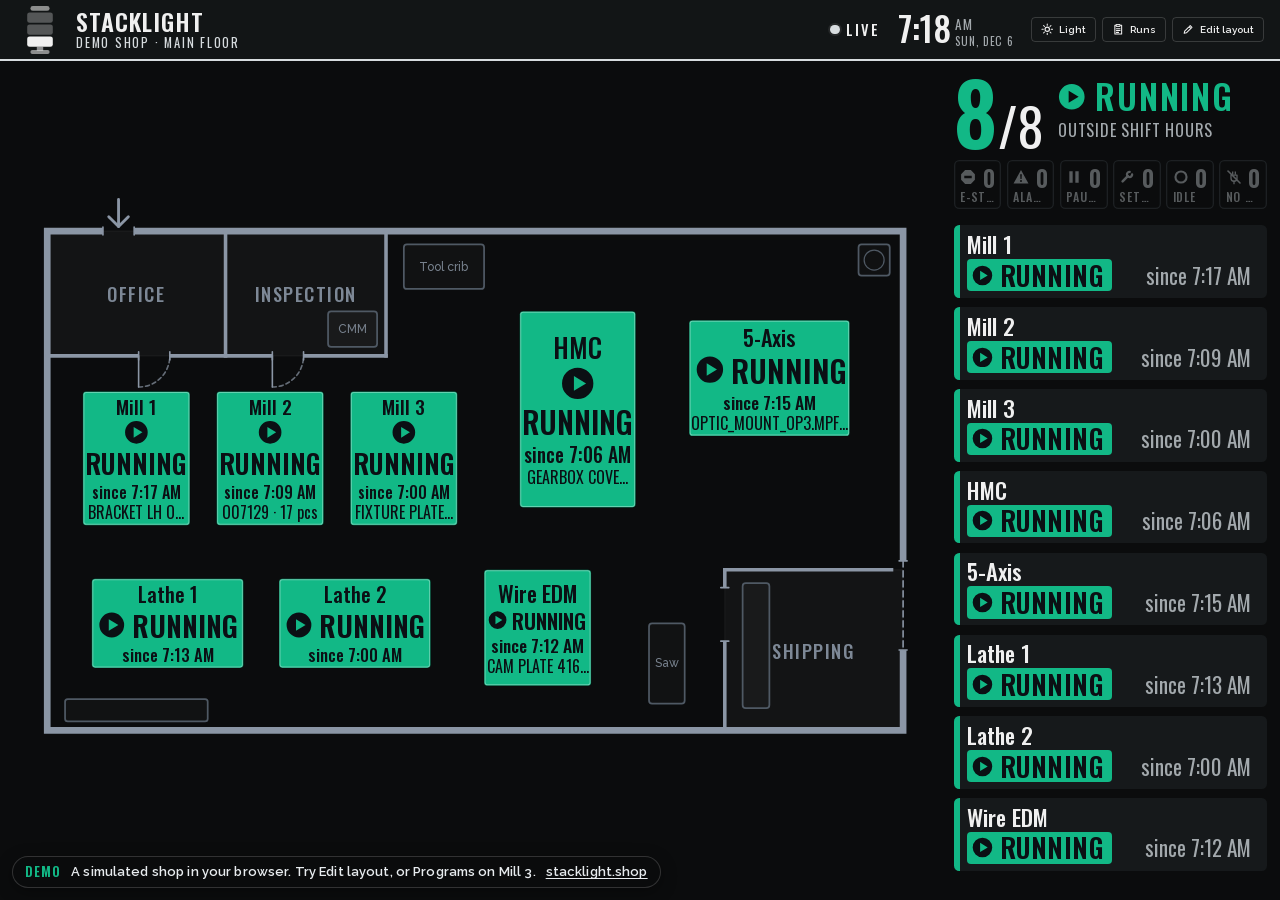
==== commit fb929234: "Demo: the layout editor and program transfer, kept in the visitor's browser Visitors can now edit th" ====
--- a/demo/index.html
+++ b/demo/index.html
@@ -21,12 +21,15 @@
     padding: 7px 12px; border-radius: 999px; background: rgba(11, 12, 13, 0.86); color: #e8ecef; border: 1px solid rgba(255, 255, 255, 0.16);
     font: 600 13px/1.2 Raleway, system-ui, sans-serif; letter-spacing: 0.01em; box-shadow: 0 4px 16px rgba(0, 0, 0, 0.35); }
   .demo-ribbon b { font-family: Oswald, 'Arial Narrow', sans-serif; font-weight: 600; letter-spacing: 0.08em; color: #12b886; }
-  .demo-ribbon a { color: inherit; text-decoration: underline; text-underline-offset: 2px; }
+  .demo-ribbon a, .demo-ribbon button { color: inherit; text-decoration: underline; text-underline-offset: 2px; }
+  .demo-ribbon button { font: inherit; background: none; border: 0; padding: 0; cursor: pointer; }
+  .demo-ribbon button[hidden] { display: none; }
   @media (max-width: 600px) {
     .demo-ribbon { left: auto; right: 8px; bottom: 8px; padding: 6px 10px; font-size: 12px; }
     .demo-ribbon span { display: none; }
     html[data-demo="1"] body { padding-bottom: 48px; }
   }
+  html.editing .demo-ribbon { left: 50%; right: auto; bottom: auto; top: 10px; transform: translateX(-50%); }
   @media print { .demo-ribbon { display: none; } }
   </style>
 </head>
@@ -49,6 +52,6 @@
     <aside id="programs" hidden></aside>
   </div>
   <noscript><p class="noscript">This display needs JavaScript.</p></noscript>
-  <div class="demo-ribbon" role="note"><b>DEMO</b><span>A simulated shop, running in your browser.</span><a href="../">stacklight.shop</a></div>
+  <div class="demo-ribbon" role="note"><b>DEMO</b><span>A simulated shop in your browser. Try Edit layout, or Programs on Mill 3.</span><button type="button" class="demo-reset" hidden onclick="window.__stacklightDemo && window.__stacklightDemo.reset()" title="Go back to the original demo layout">Reset layout</button><a href="../">stacklight.shop</a></div>
 </body>
 </html>
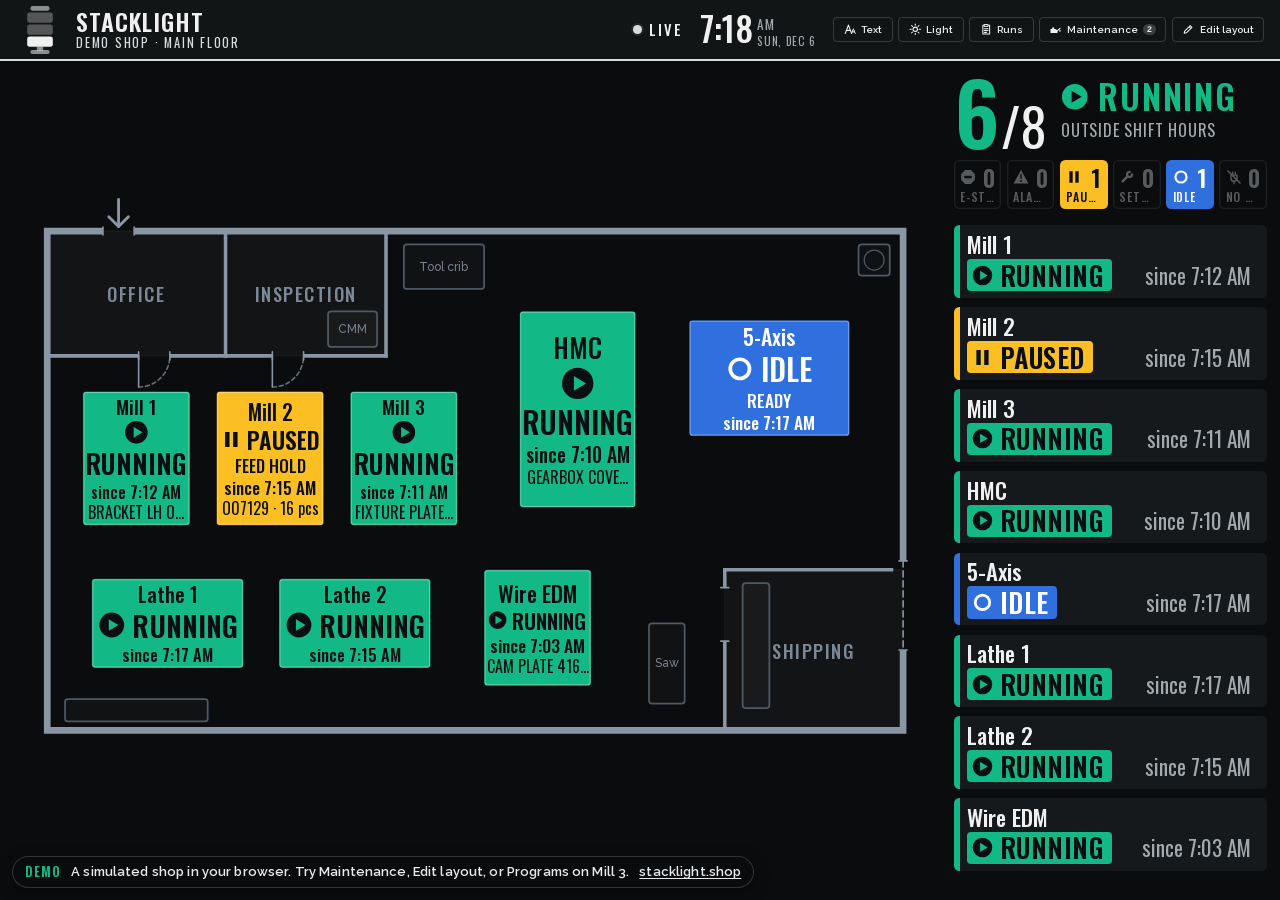
==== commit 8650d347: "Demo: the maintenance board, kept in the visitor's browser The demo runs the product's own maintenan" ====
--- a/demo/index.html
+++ b/demo/index.html
@@ -50,8 +50,9 @@
     <aside id="discovery" hidden></aside>
     <aside id="runs" hidden></aside>
     <aside id="programs" hidden></aside>
+    <aside id="maintenance" hidden></aside>
   </div>
   <noscript><p class="noscript">This display needs JavaScript.</p></noscript>
-  <div class="demo-ribbon" role="note"><b>DEMO</b><span>A simulated shop in your browser. Try Edit layout, or Programs on Mill 3.</span><button type="button" class="demo-reset" hidden onclick="window.__stacklightDemo && window.__stacklightDemo.reset()" title="Go back to the original demo layout">Reset layout</button><a href="../">stacklight.shop</a></div>
+  <div class="demo-ribbon" role="note"><b>DEMO</b><span>A simulated shop in your browser. Try Maintenance, Edit layout, or Programs on Mill 3.</span><button type="button" class="demo-reset" hidden onclick="window.__stacklightDemo && window.__stacklightDemo.reset()" title="Go back to the original demo: layout and maintenance">Reset demo</button><a href="../">stacklight.shop</a></div>
 </body>
 </html>
--- a/demo/css/hud.css
+++ b/demo/css/hud.css
@@ -234,6 +234,12 @@
 :root[data-view="board"] .plan { display: none; }
 :root[data-view="board"] .rows { grid-template-columns: repeat(auto-fill, minmax(calc(620px * var(--k)), 1fr)); column-gap: calc(28px * var(--k)); align-content: start; }
 :root[data-view="board"] .row { grid-column: auto; grid-template-columns: auto minmax(0, 1fr) auto; }
+/* a monitor on its side: the plan across the top, the summary and machines below (app.js layoutGeometry sets --plan-h) */
+:root.portrait[data-view="plan+board"] .main {
+  grid-template-columns: minmax(0, 1fr);
+  grid-template-rows: var(--plan-h, 50vh) auto minmax(0, 1fr);
+  grid-template-areas: "plan" "head" "rows";
+}
 .editing .board-head-wrap, .editing .board-rows-wrap { display: none; }
 .editing .main { grid-template-areas: "plan side" "plan side"; }
 
@@ -552,9 +558,12 @@
 }
 
 /* ------------------------------------------------------------------ drawers (detail, discovery) */
+/* The top bar's Text size (--ts, per browser) scales the drawers and the dialogs they open, and nothing else: inside
+   them --k is the screen's scale times the text size. The board, the plan and the top bar keep the screen's scale. */
+.drawer, .token-dialog { --k: calc(var(--k-screen, 1) * var(--ts, 1)); }
 .drawer {
   position: fixed;
-  top: calc(var(--safe) + 96px * var(--k));
+  top: calc(var(--safe) + 96px * var(--k-screen, 1)); /* below the top bar, which keeps the screen's scale */
   right: var(--safe);
   bottom: var(--safe);
   z-index: 30;
@@ -803,7 +812,8 @@
 .prog-hist-text { flex: 1; min-width: 0; }
 .prog-hist-title { font-weight: 700; overflow-wrap: anywhere; }
 .prog-hist.failed .prog-hist-title { text-decoration: underline wavy; text-decoration-color: var(--text-muted); }
-.prog-dialog { width: min(560px, 94vw); }
+.prog-dialog { width: min(calc(560px * var(--ts, 1)), 94vw); }
+.prog-hist-check { margin-top: 0.25em; color: var(--text); overflow-wrap: anywhere; }
 .prog-dialog p { margin: 0 0 0.7em; }
 .prog-warn { padding: 0.55em 0.75em; border-radius: 6px; box-shadow: inset 0 0 0 2px var(--ring); font-weight: 600; }
 .prog-setting { display: flex; align-items: center; gap: 1em; margin-top: calc(14px * var(--k)); padding: 0.8em 1em; border-radius: 8px; background: var(--surface-2); }
@@ -833,6 +843,122 @@
   .prog-pick { grid-column: 1; grid-row: auto; margin-top: 0.5em; }
 }
 
+/* maintenance (public/js/maintenancePanel.js, DECISIONS D18): pills are a word and a glyph in outline and ink, never a
+   status colour (D2); Due is the boldest. Sizes are em of the drawer's type (calc(16px * --k)), so the screen's text
+   size and the phone scale apply. */
+.drawer.maintenance { width: min(calc(820px * var(--k)), 100vw); }
+.maintenance, .maint-section, .mt-dialog { font-variant-numeric: lining-nums; overflow-wrap: anywhere; }
+.mt-over { font-family: var(--font-display); font-size: calc(14px * var(--k)); letter-spacing: 0.14em; text-transform: uppercase; color: var(--text-muted); }
+.mt-toolbar { display: flex; flex-wrap: wrap; align-items: center; gap: calc(8px * var(--k)); padding: calc(12px * var(--k)) calc(22px * var(--k)); border-bottom: 1px solid var(--line); }
+.mt-toolbar .mt-filter { max-width: 100%; }
+.mt-status { margin-left: auto; font-size: 0.9em; }
+.mt-back .icon-chevron { transform: rotate(180deg); }
+.mt-msg { padding: 1em 0; }
+.mt-notice { margin: calc(12px * var(--k)) 0 0; padding: 0.6em 0.8em; border-radius: 6px; box-shadow: inset 0 0 0 2px var(--text-muted); font-weight: 600; }
+.mt-pill { display: inline-flex; align-items: center; gap: 0.35em; max-width: 100%; padding: 0.15em 0.6em 0.15em 0.45em; border-radius: 999px; box-shadow: inset 0 0 0 1.5px currentColor; color: var(--text); font-size: 0.85em; font-weight: 600; line-height: 1.25; white-space: nowrap; }
+.mt-pill .icon { width: 1.05em; height: 1.05em; flex: none; }
+.mt-pill.mt-due { font-weight: 800; box-shadow: inset 0 0 0 2.5px currentColor; }
+.mt-pill.mt-ok, .mt-pill.mt-watch, .mt-pill.mt-asneeded, .mt-pill.mt-nohours, .mt-pill.mt-off { color: var(--text-muted); }
+.mt-group { padding-top: calc(12px * var(--k)); }
+.mt-group-head { display: flex; align-items: center; gap: 0.6em; margin: 0 0 calc(4px * var(--k)); font-family: var(--font-display); font-weight: 500; font-size: calc(16px * var(--k)); letter-spacing: 0.14em; text-transform: uppercase; color: var(--text-muted); }
+.mt-group-head .count { font-family: var(--font-body); letter-spacing: 0; background: var(--surface-2); border-radius: 999px; padding: 0.1em 0.6em; color: var(--text); }
+.mt-group-toggle { display: inline-flex; align-items: center; gap: 0.4em; min-height: 44px; padding: 0; border: 0; background: none; color: inherit; font: inherit; letter-spacing: inherit; text-transform: inherit; cursor: pointer; }
+.mt-group-toggle .icon { width: 1em; height: 1em; transition: transform 0.15s ease; }
+.mt-group-toggle[aria-expanded="true"] .icon { transform: rotate(90deg); }
+.mt-group-toggle:focus-visible, .mt-title:focus-visible { outline: calc(3px * var(--k)) solid var(--accent); outline-offset: 2px; border-radius: 4px; }
+.mt-list { list-style: none; margin: 0; padding: 0; }
+.mt-row { border-bottom: 1px solid var(--line); }
+.mt-row:last-child { border-bottom: none; }
+.mt-row-main { display: grid; grid-template-columns: 7.8em minmax(0, 1fr) auto; grid-template-areas: "pill title act" "pill meta act"; column-gap: 0.8em; row-gap: 0.15em; align-items: center; padding: 0.6em 0; }
+.mt-row-main > .mt-pill { grid-area: pill; justify-self: start; align-self: start; margin-top: 0.1em; }
+.mt-title { grid-area: title; min-width: 0; margin: 0; padding: 0; border: 0; background: none; color: inherit; font: inherit; font-weight: 700; text-align: left; overflow-wrap: anywhere; }
+button.mt-title { cursor: pointer; }
+button.mt-title:hover { text-decoration: underline; text-underline-offset: 0.2em; }
+.mt-row.open button.mt-title { text-decoration: underline; text-underline-offset: 0.2em; }
+.mt-meta { grid-area: meta; display: flex; flex-wrap: wrap; align-items: baseline; gap: 0.15em 0.9em; min-width: 0; color: var(--text-muted); font-size: 0.9em; font-variant-numeric: tabular-nums lining-nums; }
+.mt-mach { color: var(--text); font-weight: 600; }
+.mt-progress { color: var(--text); }
+.mt-row-main:has(.mt-due) .mt-progress { font-weight: 700; }
+.mt-act { grid-area: act; justify-self: end; }
+.mt-doc, .mt-link { color: var(--text); text-decoration: underline; text-decoration-color: var(--text-muted); text-underline-offset: 0.18em; }
+.mt-doc:hover, .mt-link:hover { text-decoration-color: var(--accent); }
+.mt-doc .icon, .mt-link .icon { width: 0.85em; height: 0.85em; margin-left: 0.25em; vertical-align: -0.08em; }
+.mt-doc.mt-cite-only { text-decoration: none; color: var(--text-muted); }
+.mt-more { display: grid; gap: 0.6em; padding: 0 0 0.9em; font-size: 0.95em; }
+.mt-action { margin: 0; white-space: pre-wrap; }
+.mt-kv { grid-template-columns: minmax(7em, auto) minmax(0, 1fr); }
+.mt-kv dd { font-weight: 500; }
+.mt-quote { margin: 0; padding: 0.55em 0.85em; border-left: 3px solid var(--line); border-radius: 0 6px 6px 0; background: var(--surface-2); }
+.mt-quote blockquote { margin: 0; font-style: italic; }
+.mt-cite { margin-top: 0.3em; color: var(--text-muted); font-size: 0.88em; }
+.mt-scope { margin: 0; }
+.mt-h3 { margin: calc(18px * var(--k)) 0 calc(8px * var(--k)); font-family: var(--font-display); font-weight: 500; font-size: calc(16px * var(--k)); letter-spacing: 0.14em; text-transform: uppercase; color: var(--text-muted); }
+.mt-h4 { margin: 0 0 0.3em; font-size: 0.85em; font-weight: 700; letter-spacing: 0.08em; text-transform: uppercase; color: var(--text-muted); }
+.mt-log { list-style: none; margin: 0; padding: 0; display: grid; gap: 0.2em; color: var(--text-muted); font-size: 0.9em; font-variant-numeric: tabular-nums lining-nums; }
+.mt-machine { display: grid; gap: 0.55em; padding: calc(14px * var(--k)) 0; border-bottom: 1px solid var(--line); }
+.mt-machine p { margin: 0; }
+.mt-model { font-size: 1.05em; }
+.mt-meters { font-variant-numeric: tabular-nums lining-nums; }
+.mt-new { font-weight: 700; }
+.mt-buttons, .mt-notset { display: flex; flex-wrap: wrap; align-items: center; gap: 0.5em; }
+.mt-notset { padding: calc(14px * var(--k)) 0; }
+.mt-docs summary { cursor: pointer; min-height: 44px; display: flex; align-items: center; font-weight: 600; }
+.mt-doclist { list-style: none; margin: 0; padding: 0; display: grid; gap: 0.6em; }
+.mt-next { margin: 0; }
+.mt-form { display: grid; gap: 0.7em; padding: 0.85em 1em; border-radius: 8px; background: var(--surface-2); }
+.mt-form .mt-input { background: var(--surface); }
+.mt-field { display: grid; gap: 0.3em; min-width: 0; }
+.mt-field-label { color: var(--text-muted); font-size: 0.88em; font-weight: 600; }
+.mt-input { min-width: 0; max-width: 100%; padding: 0.45em 0.6em; border-radius: 6px; border: 1px solid var(--line); background: var(--surface-2); color: var(--text); font: inherit; }
+.mt-num { width: 6.5em; }
+.mt-date { width: auto; }
+textarea.mt-input { width: 100%; resize: vertical; }
+.mt-field > input.mt-input[type="text"], .mt-field > input.mt-input[type="url"], .mt-model-pick { width: 100%; }
+.mt-iv { display: grid; gap: 0.4em; min-width: 0; }
+.mt-iv-row, .mt-iv-part { display: flex; flex-wrap: wrap; align-items: center; gap: 0.4em; min-width: 0; }
+.mt-iv-row > input[type="text"] { flex: 1 1 10em; }
+.mt-check { color: var(--text); }
+.mt-edit-actions { flex-wrap: wrap; }
+.mt-edit-actions .mt-delete { margin-right: auto; }
+.mt-setup { display: grid; min-width: 0; padding-top: calc(10px * var(--k)); }
+.mt-setup > p { margin: 0.4em 0; }
+.mt-about { font-size: 0.92em; }
+.mt-entries { list-style: none; margin: 0; padding: 0; }
+.mt-entry { display: grid; grid-template-columns: auto minmax(0, 1fr); column-gap: 0.75em; padding: 0.75em 0; border-bottom: 1px solid var(--line); }
+.mt-entry .mt-tick { width: 1.3em; height: 1.3em; margin: 0.1em 0 0; accent-color: var(--accent); }
+.mt-entry-main { display: grid; gap: 0.35em; min-width: 0; }
+.mt-entry-main p { margin: 0; }
+.mt-entry-top { display: flex; flex-wrap: wrap; align-items: baseline; gap: 0.3em 0.6em; }
+.mt-entry-title { font-weight: 700; cursor: pointer; }
+.mt-entry:not(.on) .mt-entry-title { color: var(--text-muted); }
+.mt-tag { padding: 0.05em 0.5em; border-radius: 999px; box-shadow: inset 0 0 0 1px var(--line); color: var(--text-muted); font-size: 0.8em; font-weight: 600; white-space: nowrap; }
+.mt-tag-new { color: var(--text); box-shadow: inset 0 0 0 1px var(--accent); }
+.mt-save-row { position: sticky; bottom: 0; z-index: 2; display: flex; flex-wrap: wrap; align-items: center; gap: 0.5em 0.9em; margin-top: calc(12px * var(--k)); padding: 0.7em 0; background: var(--surface); border-top: 1px solid var(--line); }
+.mt-add-btn { justify-self: start; }
+.btn-badge { min-width: 1.6em; padding: 0.15em 0.45em; border-radius: 999px; background: rgba(255, 255, 255, 0.18); color: var(--chrome-text); font-size: 0.8em; font-weight: 700; line-height: 1.1; text-align: center; font-variant-numeric: tabular-nums lining-nums; }
+.maint-section .mt-list { margin-bottom: calc(6px * var(--k)); }
+.maint-section > .btn { margin-top: calc(8px * var(--k)); }
+.maint-section > .note { margin-top: calc(6px * var(--k)); }
+/* the Done dialog: desk-sized type on any screen (the TV scale would make it tiny on a phone) */
+.mt-dialog { width: min(calc(580px * var(--ts, 1)), 94vw); font-size: max(calc(15px * var(--ts, 1)), calc(16px * var(--k))); }
+.mt-dialog p { margin: 0; }
+.mt-done-what { font-size: 1.05em; }
+.mt-opts { display: grid; gap: 0.5em; margin: 0.3em 0; }
+.mt-opt { display: flex; flex-wrap: wrap; align-items: center; gap: 0.45em; min-height: 44px; }
+.mt-opt > input[type="radio"] { width: 1.2em; height: 1.2em; margin: 0; accent-color: var(--accent); }
+.mt-opt > label { font-weight: 600; cursor: pointer; }
+.mt-opt-sub { display: flex; flex-wrap: wrap; align-items: center; gap: 0.45em; flex-basis: 100%; padding-left: 1.65em; }
+.mt-hint { flex-basis: 100%; }
+.mt-note-in { width: 100%; }
+.mt-error { padding: 0.5em 0.75em; border-radius: 6px; box-shadow: inset 0 0 0 2px var(--text); font-weight: 600; }
+@media (max-width: 700px) {
+  .mt-row-main { grid-template-columns: minmax(0, 1fr) auto; grid-template-areas: "pill act" "title title" "meta meta"; row-gap: 0.3em; }
+  .mt-toolbar { padding-inline: 14px; }
+  .mt-toolbar .mt-filter { flex: 1 1 12em; }
+  .mt-kv { grid-template-columns: minmax(0, 1fr); row-gap: 0.15em; }
+  .mt-kv dd { margin-bottom: 0.4em; }
+}
+
 /* toasts and dialog */
 .toasts { position: fixed; right: calc(var(--safe) + 20px); bottom: calc(var(--safe) + 20px); z-index: 50; display: grid; gap: 8px; }
 .toast {
@@ -851,14 +977,14 @@
 }
 .toast .icon { width: 1.3em; height: 1.3em; flex: none; }
 .toast-error { border-left-color: var(--text); }
-.token-dialog { border: 1px solid var(--line); border-radius: 10px; background: var(--surface); color: var(--text); padding: 1.4em 1.5em; width: min(460px, 92vw); }
+.token-dialog { border: 1px solid var(--line); border-radius: 10px; background: var(--surface); color: var(--text); padding: 1.4em 1.5em; width: min(calc(460px * var(--ts, 1)), 92vw); font-size: calc(16px * var(--k)); }
 .token-dialog::backdrop { background: rgba(0, 0, 0, 0.55); }
 .token-dialog h2 { display: flex; align-items: center; gap: 0.5em; margin: 0 0 0.4em; font-family: var(--font-display); font-weight: 600; letter-spacing: 0.04em; }
 .token-dialog h2 .icon { width: 1em; height: 1em; color: var(--accent); }
 .token-form { display: grid; gap: 0.8em; }
 /* link a found device to a plan machine from the Discovery drawer (public/js/linkPicker.js, DECISIONS D14) */
 .disc-link { margin-left: auto; }
-.link-dialog { width: min(560px, 94vw); }
+.link-dialog { width: min(calc(560px * var(--ts, 1)), 94vw); }
 .link-dialog .link-device { margin: 0 0 0.7em; }
 .link-choices { list-style: none; margin: 0; padding: 0; display: grid; gap: 0.4em; max-height: min(55vh, 30em); overflow: auto; }
 .link-choice { width: 100%; display: flex; flex-wrap: wrap; align-items: center; gap: 0.6em; padding: 0.65em 0.85em; border-radius: 8px; border: 1px solid var(--line); background: var(--surface-2); color: var(--text); font: inherit; text-align: left; cursor: pointer; }
@@ -873,6 +999,14 @@
 /* ------------------------------------------------------------------ kiosk (?kiosk=1 / ?screen=…) */
 .kiosk, .kiosk * { cursor: none !important; }
 .kiosk .actions { display: none; }
+/* the top bar's Text menu (text size on this screen) */
+.text-menu {
+  position: fixed; z-index: 60; display: flex; align-items: center; gap: 8px; padding: 8px 10px;
+  border: 1px solid var(--line); border-radius: 8px; background: var(--surface); color: var(--text);
+  box-shadow: 0 12px 32px rgba(0, 0, 0, 0.4); font-size: max(15px, calc(16px * var(--k)));
+}
+.text-menu .text-step { min-width: 3em; font-family: var(--font-display); font-weight: 600; letter-spacing: 0.02em; }
+.text-menu .text-value { min-width: 3.4em; text-align: center; font-variant-numeric: tabular-nums; font-weight: 700; }
 .kiosk .board-rows { scrollbar-width: none; }
 .kiosk .feed { display: none; }
 
@@ -890,10 +1024,12 @@
 .stacked .topbar-center { display: none; }
 .stacked .topbar-right { margin-left: auto; gap: 14px; }
 .stacked .actions .btn-label { display: none; }
+.topbar-compact .actions .btn-label { display: none; }
+.topbar-compact .topbar-right { gap: calc(14px * var(--k)); }
 .stacked .drawer { top: 0; width: 100vw; }
 /* panels (details, run report, discovery) are read up close on a phone: desk-sized type, not the TV scale (k ≈ 0.5
    there, which made their text about 8 px) */
-.stacked .drawer { --k: 1; }
+.stacked .drawer, .stacked .token-dialog { --k: var(--ts, 1); }
 @media (max-width: 560px) {
   .clock-date { display: none; }
   .live-text { display: none; }
